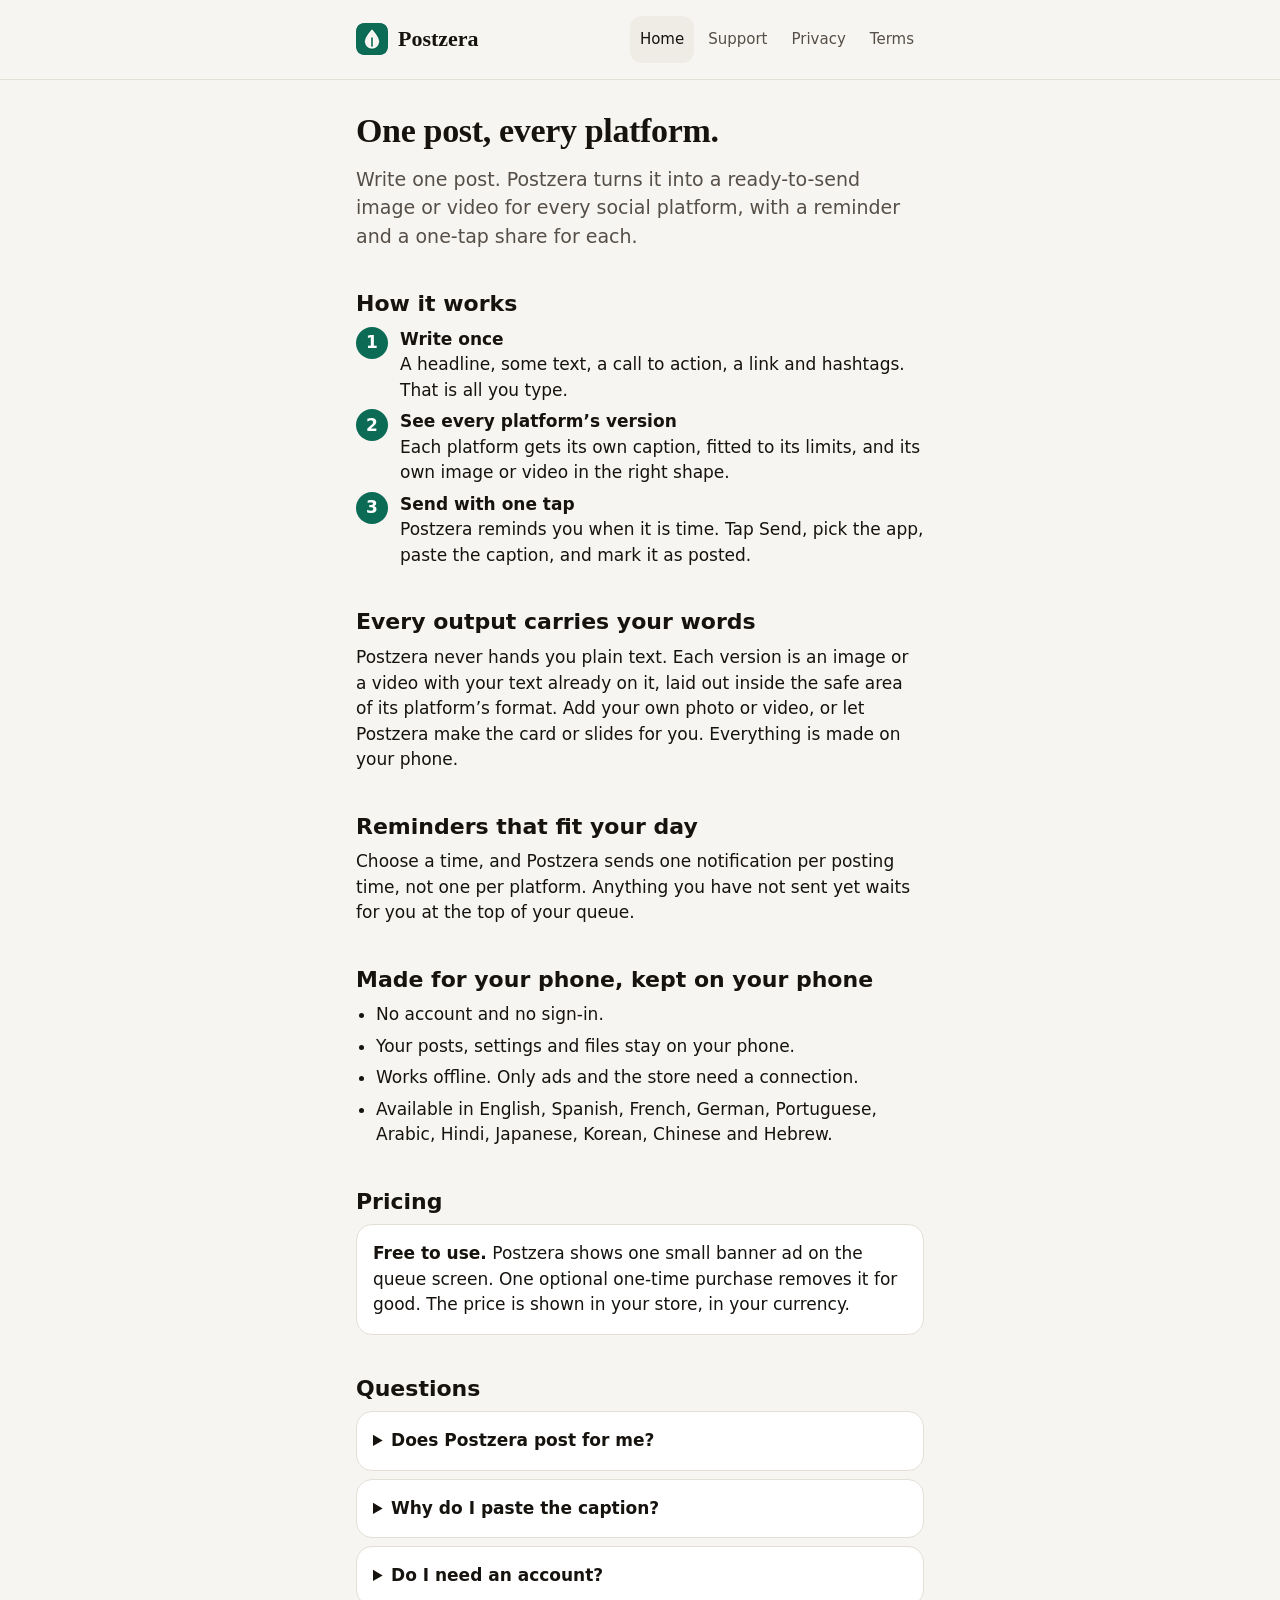
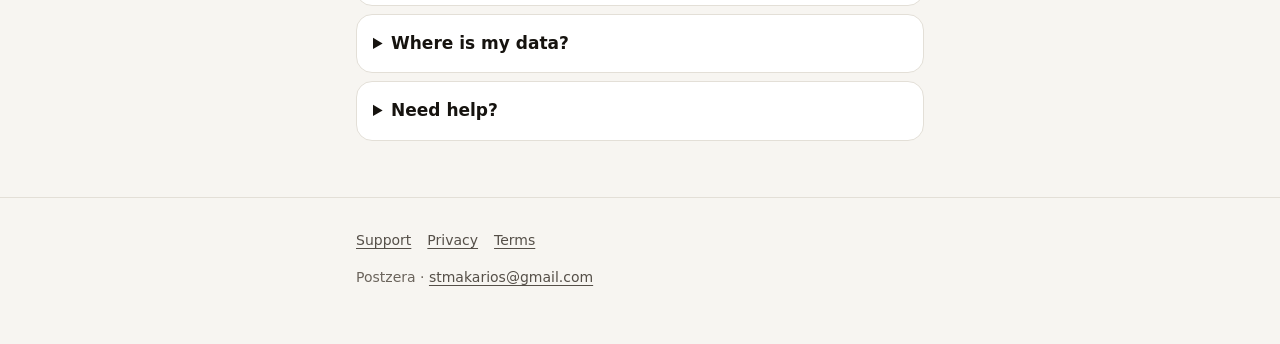
==== website/index.html @ 9d37cb4f "b20: website pages, styles and images (domain-specific tags follow with the URLs)" ====
<!DOCTYPE html>
<html lang="en">
<head>
<meta charset="utf-8">
<meta name="viewport" content="width=device-width, initial-scale=1">
<title>Postzera: one post, every platform</title>
<meta name="description" content="Write one post and Postzera turns it into a ready-to-send image or video for every social platform, with a reminder and a one-tap share for each.">
<meta name="color-scheme" content="light dark">
<meta name="theme-color" content="#F7F5F1" media="(prefers-color-scheme: light)">
<meta name="theme-color" content="#0E0D0C" media="(prefers-color-scheme: dark)">
<meta property="og:type" content="website">
<meta property="og:site_name" content="Postzera">
<meta property="og:title" content="Postzera: one post, every platform">
<meta property="og:description" content="Write one post and Postzera turns it into a ready-to-send image or video for every social platform, with a reminder and a one-tap share for each.">
<meta name="twitter:card" content="summary_large_image">
<meta name="twitter:title" content="Postzera: one post, every platform">
<meta name="twitter:description" content="Write one post and Postzera turns it into a ready-to-send image or video for every social platform, with a reminder and a one-tap share for each.">
<link rel="icon" type="image/png" sizes="32x32" href="images/favicon-32.png">
<link rel="apple-touch-icon" href="images/favicon.png">
<link rel="stylesheet" href="style.css">
<script type="application/ld+json">
{
  "@context": "https://schema.org",
  "@type": "SoftwareApplication",
  "name": "Postzera",
  "description": "Write one post and Postzera turns it into a ready-to-send image or video for every social platform, with a reminder and a one-tap share for each.",
  "applicationCategory": "BusinessApplication",
  "operatingSystem": "Android, iOS",
  "offers": { "@type": "Offer", "price": "0", "priceCurrency": "USD" }
}
</script>
</head>
<body>
<header class="site"><div class="wrap">
<a class="brand" href="index.html"><img src="images/favicon-32.png" width="32" height="32" alt="">Postzera</a>
<nav class="site" aria-label="Main"><a href="index.html" aria-current="page">Home</a><a href="support.html">Support</a><a href="privacy.html">Privacy</a><a href="terms.html">Terms</a></nav>
</div></header>
<main><div class="wrap">
<h1>One post, every platform.</h1>
<p class="lead">Write one post. Postzera turns it into a ready-to-send image or video for every social platform, with a reminder and a one-tap share for each.</p>

<h2>How it works</h2>
<ol class="steps">
<li><p><strong>Write once</strong>A headline, some text, a call to action, a link and hashtags. That is all you type.</p></li>
<li><p><strong>See every platform&rsquo;s version</strong>Each platform gets its own caption, fitted to its limits, and its own image or video in the right shape.</p></li>
<li><p><strong>Send with one tap</strong>Postzera reminds you when it is time. Tap Send, pick the app, paste the caption, and mark it as posted.</p></li>
</ol>

<h2>Every output carries your words</h2>
<p>Postzera never hands you plain text. Each version is an image or a video with your text already on it, laid out inside the safe area of its platform&rsquo;s format. Add your own photo or video, or let Postzera make the card or slides for you. Everything is made on your phone.</p>

<h2>Reminders that fit your day</h2>
<p>Choose a time, and Postzera sends one notification per posting time, not one per platform. Anything you have not sent yet waits for you at the top of your queue.</p>

<h2>Made for your phone, kept on your phone</h2>
<ul>
<li>No account and no sign-in.</li>
<li>Your posts, settings and files stay on your phone.</li>
<li>Works offline. Only ads and the store need a connection.</li>
<li>Available in English, Spanish, French, German, Portuguese, Arabic, Hindi, Japanese, Korean, Chinese and Hebrew.</li>
</ul>

<h2>Pricing</h2>
<div class="card">
<p><strong>Free to use.</strong> Postzera shows one small banner ad on the queue screen. One optional one-time purchase removes it for good. The price is shown in your store, in your currency.</p>
</div>

<h2>Questions</h2>
<details><summary>Does Postzera post for me?</summary><div><p>No. Postzera prepares your post and opens your phone&rsquo;s share sheet. You choose the app and tap send there. It never logs in to a social platform for you and never posts on its own.</p></div></details>
<details><summary>Why do I paste the caption?</summary><div><p>Some apps ignore text that is shared from another app. So Postzera copies the caption when you tap Send, and you paste it in the app you chose.</p></div></details>
<details><summary>Do I need an account?</summary><div><p>No. There is nothing to sign up for.</p></div></details>
<details><summary>Where is my data?</summary><div><p>On your phone. See the <a href="privacy.html">privacy policy</a> for the details, including what the ad service may collect.</p></div></details>
<details><summary>Need help?</summary><div><p>Visit the <a href="support.html">support page</a>.</p></div></details>

</div></main>
<footer class="site"><div class="wrap">
<nav aria-label="Footer"><a href="support.html">Support</a><a href="privacy.html">Privacy</a><a href="terms.html">Terms</a></nav>
<p>Postzera &middot; <a href="mailto:stmakarios@gmail.com">stmakarios@gmail.com</a></p>
</div></footer>
</body>
</html>
---- website/style.css ----
/* Postzera website. The app's color tokens, a system font stack, one 600 px
   reading column. No scripts, no external fonts. */
:root {
  color-scheme: light dark;
  --bg: #F7F5F1;
  --card: #FFFFFF;
  --tint: #EFECE6;
  --text: #16130F;
  --text-2: #554F48;
  --text-3: #6B645C;
  --border: #E3DFD7;
  --accent: #0B6B55;
  --accent-dim: #095645;
  --on-accent: #FFFFFF;
  --sans: system-ui, -apple-system, "Segoe UI", Roboto, "Helvetica Neue", Arial, "Noto Sans", sans-serif;
  --serif: ui-serif, "Iowan Old Style", "Palatino Linotype", Georgia, "Times New Roman", serif;
}
@media (prefers-color-scheme: dark) {
  :root {
    --bg: #0E0D0C;
    --card: #181614;
    --tint: #242120;
    --text: #F4F1EC;
    --text-2: #B8B1A7;
    --text-3: #968F85;
    --border: #2E2A27;
    --accent: #3FCF9D;
    --accent-dim: #2FB085;
    --on-accent: #07140F;
  }
}
*, *::before, *::after { box-sizing: border-box; }
html { -webkit-text-size-adjust: 100%; text-size-adjust: 100%; }
body {
  margin: 0;
  background: var(--bg);
  color: var(--text);
  font: 400 1.0625rem/1.5 var(--sans);
}
a { color: var(--accent); text-underline-offset: 0.18em; }
a:hover { color: var(--accent-dim); }
:focus-visible { outline: 2px solid var(--accent); outline-offset: 3px; border-radius: 4px; }

.wrap { max-width: 600px; margin: 0 auto; padding: 0 16px; }
header.site { padding: 16px 0; border-bottom: 0.5px solid var(--border); }
header.site .wrap { display: flex; align-items: center; justify-content: space-between; gap: 16px; flex-wrap: wrap; }
.brand { display: inline-flex; align-items: center; gap: 10px; color: var(--text); text-decoration: none; font: 600 1.375rem/1 var(--serif); }
.brand img { width: 32px; height: 32px; border-radius: 8px; display: block; }
nav.site { display: flex; gap: 4px; flex-wrap: wrap; }
nav.site a { color: var(--text-2); text-decoration: none; padding: 12px 10px; font-size: 0.9375rem; font-weight: 500; border-radius: 12px; }
nav.site a:hover, nav.site a[aria-current="page"] { color: var(--text); background: var(--tint); }

main { padding: 32px 0 48px; }
h1 { font: 600 2.125rem/1.1 var(--serif); margin: 0 0 16px; letter-spacing: -0.01em; }
h2 { font: 600 1.375rem/1.3 var(--sans); margin: 40px 0 8px; }
h3 { font: 600 1.0625rem/1.3 var(--sans); margin: 24px 0 4px; }
p { margin: 0 0 16px; }
ul, ol { margin: 0 0 16px; padding-left: 1.25rem; }
li { margin-bottom: 6px; }
.lead { font-size: 1.1875rem; color: var(--text-2); }
.meta { color: var(--text-3); font-size: 0.8125rem; margin-bottom: 24px; }

.card { background: var(--card); border: 0.5px solid var(--border); border-radius: 16px; padding: 16px; margin: 0 0 16px; }
.card h3 { margin-top: 0; }
.card p:last-child, .card ul:last-child { margin-bottom: 0; }
.steps { list-style: none; padding: 0; counter-reset: step; }
.steps li { counter-increment: step; display: flex; gap: 12px; }
.steps li::before {
  content: counter(step);
  flex: none; width: 32px; height: 32px; border-radius: 999px;
  background: var(--accent); color: var(--on-accent);
  display: flex; align-items: center; justify-content: center; font-weight: 600;
}
.steps p { margin: 0; }
.steps strong { display: block; }

.button {
  display: inline-flex; align-items: center; justify-content: center;
  min-height: 48px; padding: 0 24px; border-radius: 12px;
  background: var(--accent); color: var(--on-accent);
  font-weight: 600; text-decoration: none;
}
.button:hover { background: var(--accent-dim); color: var(--on-accent); }
.button.secondary { background: transparent; color: var(--text); border: 0.5px solid var(--border); }
.button.secondary:hover { background: var(--tint); color: var(--text); }

details { background: var(--card); border: 0.5px solid var(--border); border-radius: 16px; margin: 0 0 8px; }
summary { cursor: pointer; padding: 16px; font-weight: 600; min-height: 48px; }
details > div { padding: 0 16px 16px; }
details p:last-child { margin-bottom: 0; }

footer.site { border-top: 0.5px solid var(--border); padding: 24px 0 40px; color: var(--text-3); font-size: 0.875rem; }
footer.site nav { display: flex; gap: 4px 16px; flex-wrap: wrap; margin-bottom: 8px; }
footer.site a { color: var(--text-2); padding: 8px 0; }

@media (prefers-reduced-motion: reduce) { * { transition: none !important; animation: none !important; scroll-behavior: auto !important; } }
@media print {
  :root { --bg: #fff; --card: #fff; --text: #000; --text-2: #222; --text-3: #444; --border: #bbb; --accent: #000; }
  header.site nav, .button { display: none; }
  a { color: #000; }
}
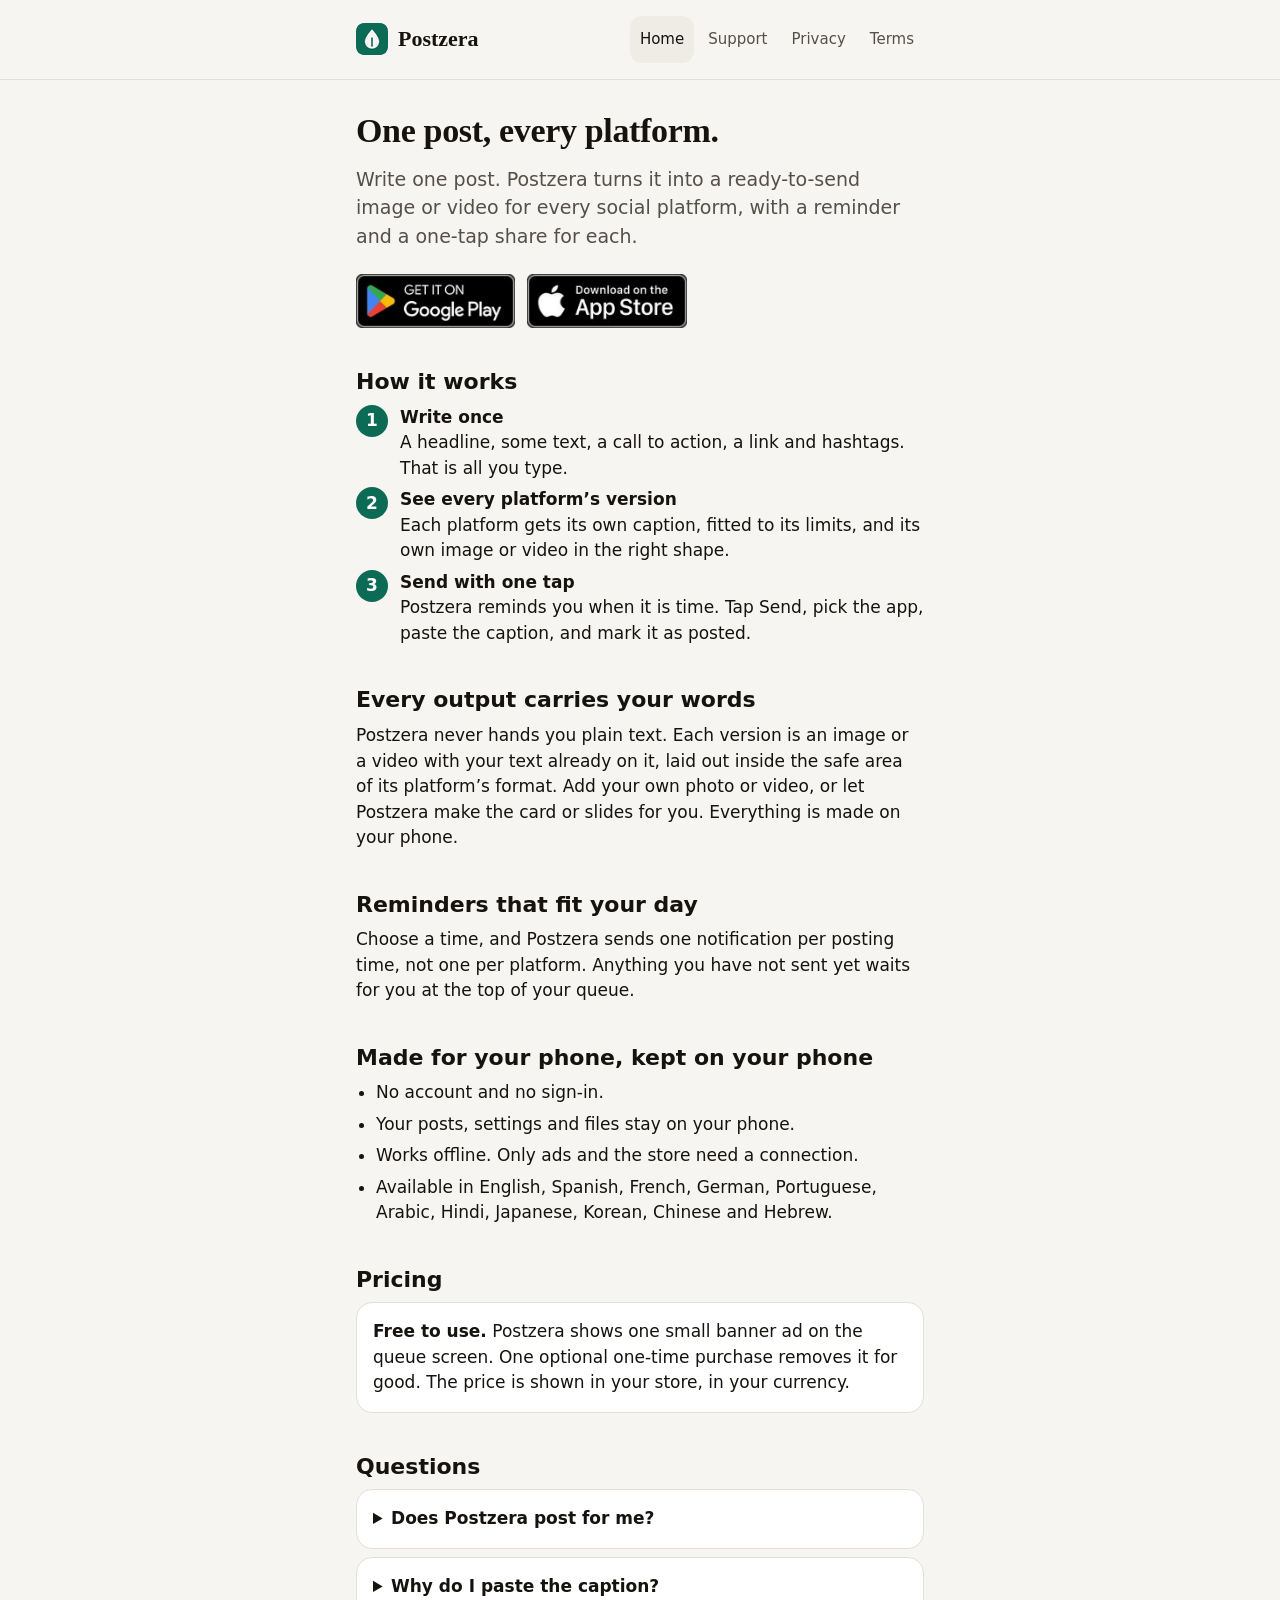
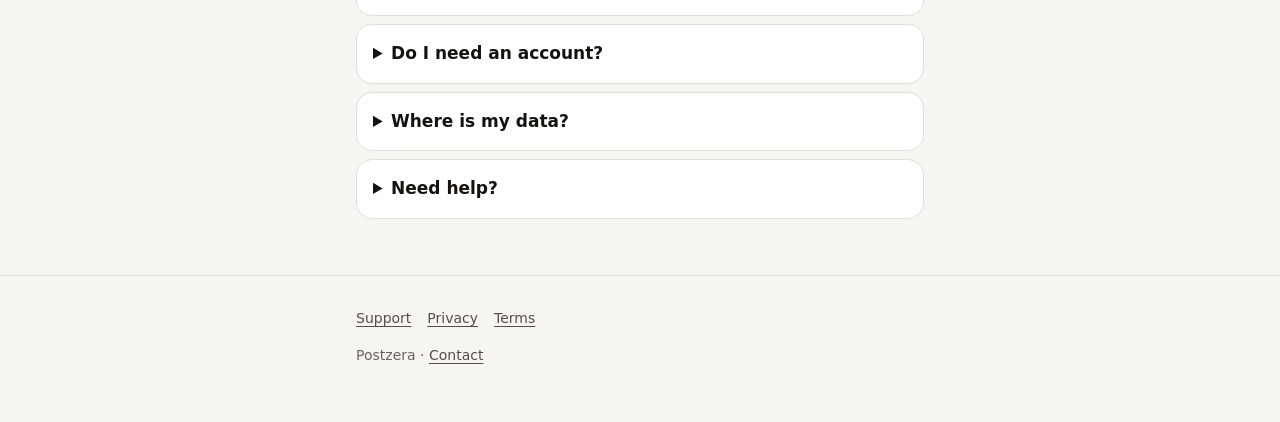
==== commit f25609ff: "b20-fix: real URLs, canonical and sitemap, store badges, email only on the support page" ====
--- a/website/index.html
+++ b/website/index.html
@@ -15,6 +15,12 @@
 <meta name="twitter:card" content="summary_large_image">
 <meta name="twitter:title" content="Postzera: one post, every platform">
 <meta name="twitter:description" content="Write one post and Postzera turns it into a ready-to-send image or video for every social platform, with a reminder and a one-tap share for each.">
+<link rel="canonical" href="https://postzera.godswisdomv1.workers.dev/">
+<meta property="og:url" content="https://postzera.godswisdomv1.workers.dev/">
+<meta property="og:image" content="https://postzera.godswisdomv1.workers.dev/images/og.png">
+<meta property="og:image:width" content="1200">
+<meta property="og:image:height" content="630">
+<meta name="twitter:image" content="https://postzera.godswisdomv1.workers.dev/images/og.png">
 <link rel="icon" type="image/png" sizes="32x32" href="images/favicon-32.png">
 <link rel="apple-touch-icon" href="images/favicon.png">
 <link rel="stylesheet" href="style.css">
@@ -26,18 +32,25 @@
   "description": "Write one post and Postzera turns it into a ready-to-send image or video for every social platform, with a reminder and a one-tap share for each.",
   "applicationCategory": "BusinessApplication",
   "operatingSystem": "Android, iOS",
+  "url": "https://postzera.godswisdomv1.workers.dev/",
+  "image": "https://postzera.godswisdomv1.workers.dev/images/app-icon.png",
   "offers": { "@type": "Offer", "price": "0", "priceCurrency": "USD" }
 }
 </script>
 </head>
 <body>
 <header class="site"><div class="wrap">
-<a class="brand" href="index.html"><img src="images/favicon-32.png" width="32" height="32" alt="">Postzera</a>
-<nav class="site" aria-label="Main"><a href="index.html" aria-current="page">Home</a><a href="support.html">Support</a><a href="privacy.html">Privacy</a><a href="terms.html">Terms</a></nav>
+<a class="brand" href="/"><img src="images/favicon-32.png" width="32" height="32" alt="">Postzera</a>
+<nav class="site" aria-label="Main"><a href="/" aria-current="page">Home</a><a href="/support">Support</a><a href="/privacy">Privacy</a><a href="/terms">Terms</a></nav>
 </div></header>
 <main><div class="wrap">
 <h1>One post, every platform.</h1>
 <p class="lead">Write one post. Postzera turns it into a ready-to-send image or video for every social platform, with a reminder and a one-tap share for each.</p>
+
+<p class="badges">
+<img src="images/badge-google-play.png" width="160" height="54" alt="Get it on Google Play">
+<img src="images/badge-app-store.png" width="160" height="54" alt="Download on the App Store">
+</p>
 
 <h2>How it works</h2>
 <ol class="steps">
@@ -69,13 +82,13 @@
 <details><summary>Does Postzera post for me?</summary><div><p>No. Postzera prepares your post and opens your phone&rsquo;s share sheet. You choose the app and tap send there. It never logs in to a social platform for you and never posts on its own.</p></div></details>
 <details><summary>Why do I paste the caption?</summary><div><p>Some apps ignore text that is shared from another app. So Postzera copies the caption when you tap Send, and you paste it in the app you chose.</p></div></details>
 <details><summary>Do I need an account?</summary><div><p>No. There is nothing to sign up for.</p></div></details>
-<details><summary>Where is my data?</summary><div><p>On your phone. See the <a href="privacy.html">privacy policy</a> for the details, including what the ad service may collect.</p></div></details>
-<details><summary>Need help?</summary><div><p>Visit the <a href="support.html">support page</a>.</p></div></details>
+<details><summary>Where is my data?</summary><div><p>On your phone. See the <a href="/privacy">privacy policy</a> for the details, including what the ad service may collect.</p></div></details>
+<details><summary>Need help?</summary><div><p>Visit the <a href="/support">support page</a>.</p></div></details>
 
 </div></main>
 <footer class="site"><div class="wrap">
-<nav aria-label="Footer"><a href="support.html">Support</a><a href="privacy.html">Privacy</a><a href="terms.html">Terms</a></nav>
-<p>Postzera &middot; <a href="mailto:stmakarios@gmail.com">stmakarios@gmail.com</a></p>
+<nav aria-label="Footer"><a href="/support">Support</a><a href="/privacy">Privacy</a><a href="/terms">Terms</a></nav>
+<p>Postzera &middot; <a href="/support">Contact</a></p>
 </div></footer>
 </body>
 </html>
--- a/website/style.css
+++ b/website/style.css
@@ -60,6 +60,9 @@
 .lead { font-size: 1.1875rem; color: var(--text-2); }
 .meta { color: var(--text-3); font-size: 0.8125rem; margin-bottom: 24px; }
 
+.badges { display: flex; gap: 12px; flex-wrap: wrap; margin: 24px 0 0; }
+.badges img { display: block; height: 54px; width: auto; }
+
 .card { background: var(--card); border: 0.5px solid var(--border); border-radius: 16px; padding: 16px; margin: 0 0 16px; }
 .card h3 { margin-top: 0; }
 .card p:last-child, .card ul:last-child { margin-bottom: 0; }
